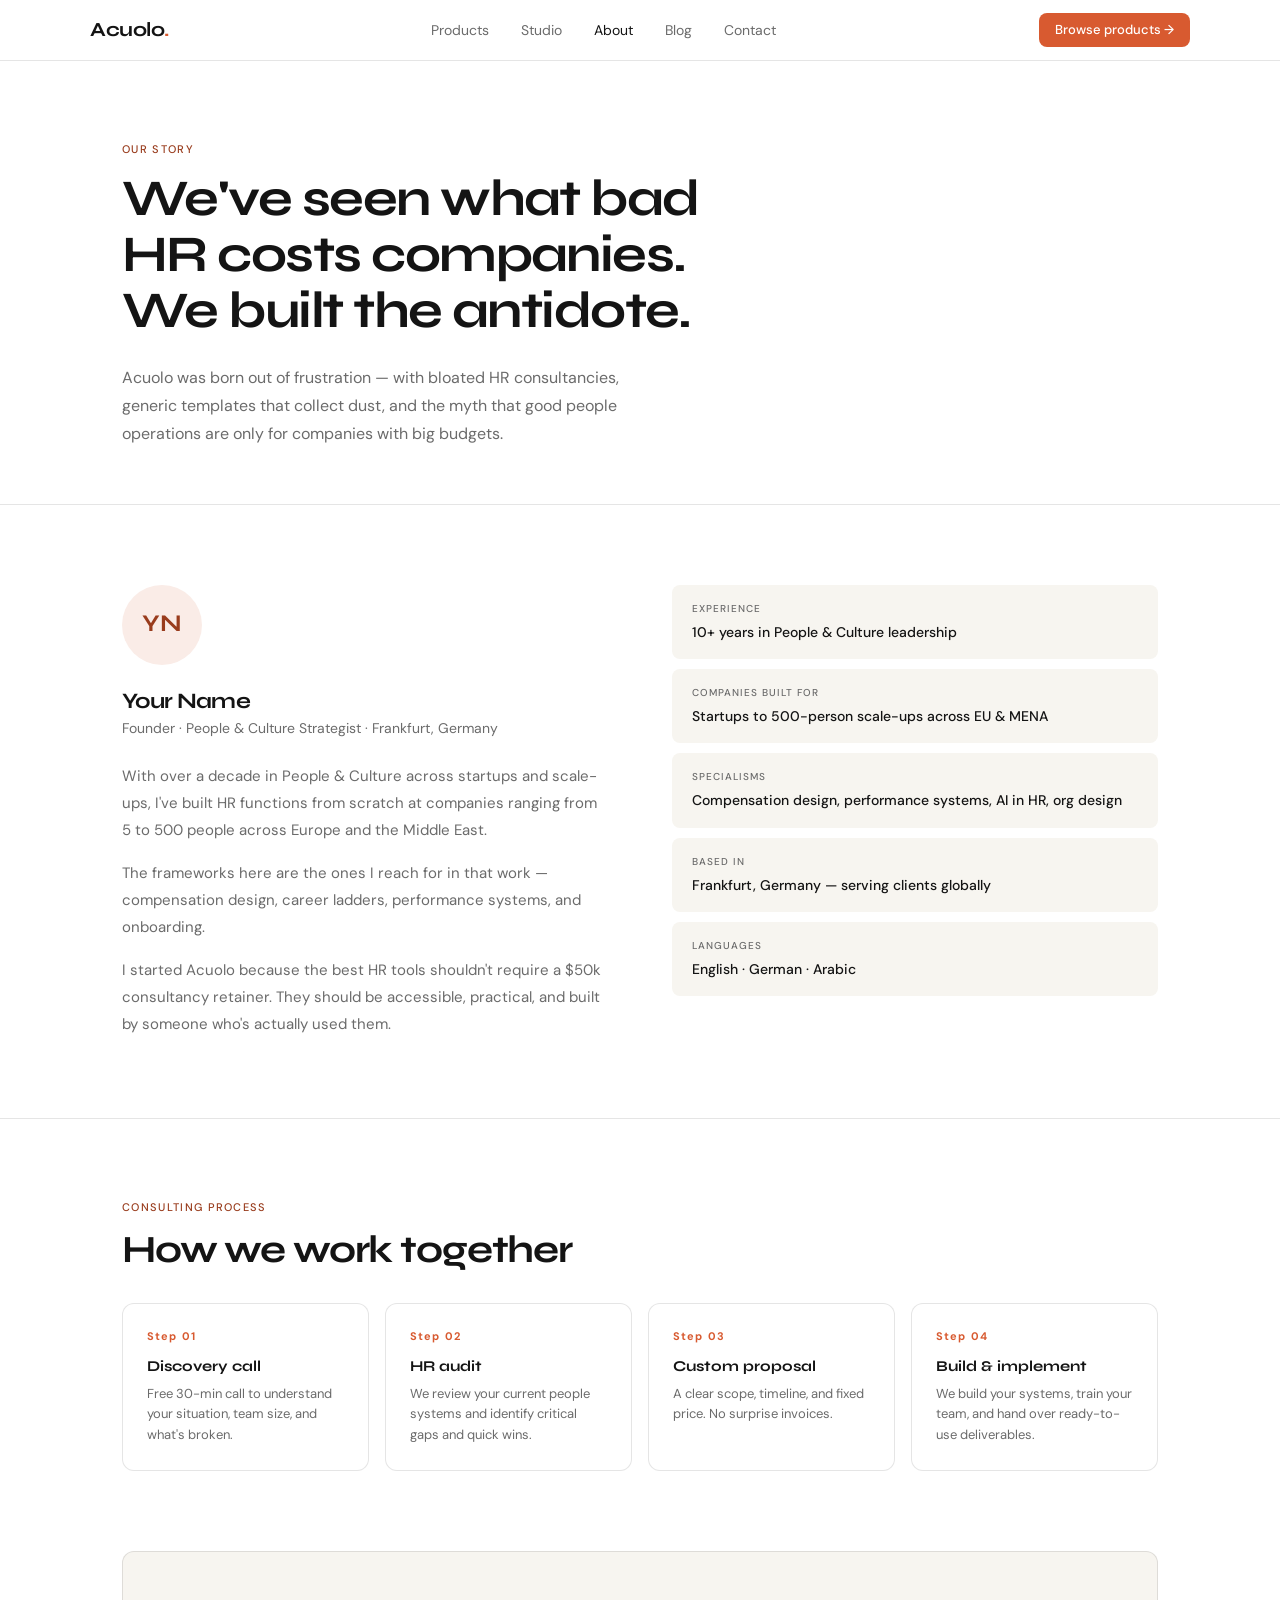
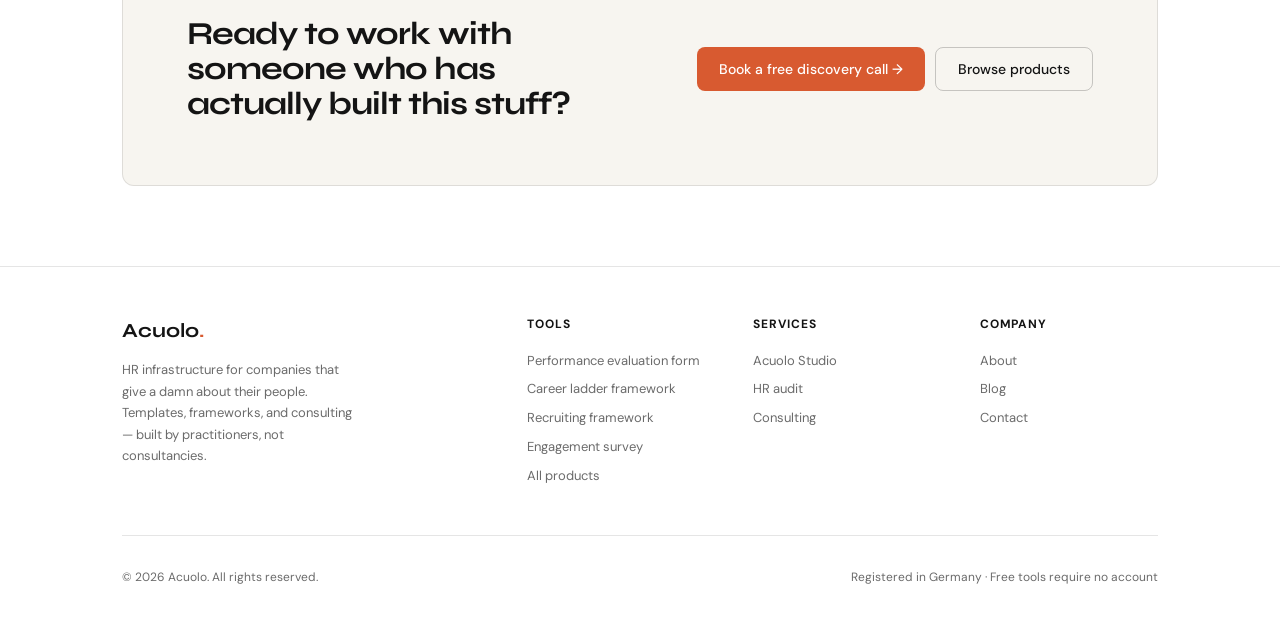
==== about.html @ 3cd5af2b "Rename the brand from PeopleForge to Acuolo Every page title, heading, description, Open Graph tag a" ====
<!DOCTYPE html>
<html lang="en">
<head>
<meta charset="UTF-8">
<meta name="viewport" content="width=device-width, initial-scale=1.0">
<title>About Acuolo — who builds this and why</title>
<meta name="description" content="Acuolo exists because good HR infrastructure should not require a consultancy retainer. Built by a People and Culture practitioner in Frankfurt.">
<link rel="canonical" href="https://peopleforge-ten.vercel.app/about">
<meta property="og:type" content="website">
<meta property="og:title" content="About Acuolo — who builds this and why">
<meta property="og:description" content="Acuolo exists because good HR infrastructure should not require a consultancy retainer. Built by a People and Culture practitioner in Frankfurt.">
<meta property="og:url" content="https://peopleforge-ten.vercel.app/about">
<meta name="twitter:card" content="summary">
<link rel="preconnect" href="https://fonts.googleapis.com">
<link rel="preconnect" href="https://fonts.gstatic.com" crossorigin>
<link rel="stylesheet" href="/assets/css/brand.css">
<link rel="stylesheet" href="/assets/css/site.css">
</head>

<body>

<nav class="site-nav" role="navigation" aria-label="Main navigation">
  <div class="nav-inner">
    <a class="nav-logo" href="/" aria-label="Acuolo home">Acuolo<span>.</span></a>
    <div class="nav-links">
      <a href="/shop">Products</a>
      <a href="/products/studio">Studio</a>
      <a href="/about" class="active">About</a>
      <a href="/blog">Blog</a>
      <a href="mailto:hello@acuolo.com">Contact</a>
    </div>
    <div class="nav-cta">
      <a class="btn btn-primary btn-sm" href="/shop">Browse products &rarr;</a>
    </div>
    <button class="nav-toggle" aria-label="Open menu" aria-expanded="false" aria-controls="navMobilePanel" onclick="toggleMobileNav()">
      <span></span><span></span><span></span>
    </button>
  </div>
  <div class="nav-mobile-panel" id="navMobilePanel">
    <a href="/shop">Products</a>
    <a href="/products/studio">Studio</a>
    <a href="/about">About</a>
    <a href="/blog">Blog</a>
    <a href="mailto:hello@acuolo.com">Contact</a>
    <a class="btn btn-primary btn-sm" href="/shop">Browse products &rarr;</a>
  </div>
</nav>

<main role="main" itemscope itemtype="https://schema.org/AboutPage">

  <header style="padding:5rem 0 3.5rem;border-bottom:1px solid var(--border);">
    <div class="container">
      <p class="section-label">Our story</p>
      <h1 style="font-size:clamp(2rem,4vw,3.5rem);max-width:640px;">We've seen what bad HR costs companies. We built the antidote.</h1>
      <p style="font-size:16px;color:var(--text-muted);max-width:540px;margin-top:1.5rem;line-height:1.75;">Acuolo was born out of frustration — with bloated HR consultancies, generic templates that collect dust, and the myth that good people operations are only for companies with big budgets.</p>
    </div>
  </header>

  <section class="section">
    <div class="container">
      <div style="display:grid;grid-template-columns:1fr 1fr;gap:4rem;align-items:start;" class="grid-2">
        <div>
          <div class="avatar-circle" style="margin-bottom:1.5rem;">YN</div>
          <h2 style="font-size:22px;margin-bottom:4px;">Your Name</h2>
          <p style="font-size:14px;color:var(--text-muted);margin-bottom:1.5rem;">Founder · People & Culture Strategist · Frankfurt, Germany</p>
          <p style="font-size:15px;color:var(--text-muted);line-height:1.8;margin-bottom:1rem;">With over a decade in People & Culture across startups and scale-ups, I've built HR functions from scratch at companies ranging from 5 to 500 people across Europe and the Middle East.</p>
          <p style="font-size:15px;color:var(--text-muted);line-height:1.8;margin-bottom:1rem;">The frameworks here are the ones I reach for in that work — compensation design, career ladders, performance systems, and onboarding.</p>
          <p style="font-size:15px;color:var(--text-muted);line-height:1.8;">I started Acuolo because the best HR tools shouldn't require a $50k consultancy retainer. They should be accessible, practical, and built by someone who's actually used them.</p>
        </div>
        <div class="cred-list">
          <div class="cred-item"><div class="cred-label">Experience</div><div class="cred-val">10+ years in People & Culture leadership</div></div>
          <div class="cred-item"><div class="cred-label">Companies built for</div><div class="cred-val">Startups to 500-person scale-ups across EU & MENA</div></div>
          <div class="cred-item"><div class="cred-label">Specialisms</div><div class="cred-val">Compensation design, performance systems, AI in HR, org design</div></div>
          <div class="cred-item"><div class="cred-label">Based in</div><div class="cred-val">Frankfurt, Germany — serving clients globally</div></div>
          <div class="cred-item"><div class="cred-label">Languages</div><div class="cred-val">English · German · Arabic</div></div>
        </div>
      </div>
    </div>
  </section>

  

  <div class="divider"></div>

  <section class="section" aria-labelledby="process-heading">
    <div class="container">
      <p class="section-label">Consulting process</p>
      <h2 class="section-title" id="process-heading">How we work together</h2>
      <div class="grid-4" style="margin-top:2rem;">
        <div class="step-card"><div class="step-num">Step 01</div><div class="step-name">Discovery call</div><div class="step-desc">Free 30-min call to understand your situation, team size, and what's broken.</div></div>
        <div class="step-card"><div class="step-num">Step 02</div><div class="step-name">HR audit</div><div class="step-desc">We review your current people systems and identify critical gaps and quick wins.</div></div>
        <div class="step-card"><div class="step-num">Step 03</div><div class="step-name">Custom proposal</div><div class="step-desc">A clear scope, timeline, and fixed price. No surprise invoices.</div></div>
        <div class="step-card"><div class="step-num">Step 04</div><div class="step-name">Build & implement</div><div class="step-desc">We build your systems, train your team, and hand over ready-to-use deliverables.</div></div>
      </div>
    </div>
  </section>

  

  <section style="padding:0 0 5rem;">
    <div class="container">
      <div class="cta-bar">
        <h2>Ready to work with someone who has actually built this stuff?</h2>
        <div class="cta-btns">
          <button class="btn btn-primary">Book a free discovery call →</button>
          <a class="btn btn-outline" href="/shop">Browse products</a>
        </div>
      </div>
    </div>
  </section>

</main>

<footer role="contentinfo">
  <div class="container">
    <div class="footer-grid">
      <div>
        <div class="footer-brand-name">Acuolo<span>.</span></div>
        <p class="footer-tagline">HR infrastructure for companies that give a damn about their people. Templates, frameworks, and consulting — built by practitioners, not consultancies.</p>
      </div>
      <div>
        <div class="footer-col-title">Tools</div>
        <div class="footer-links">
          <a href="/products/360-feedback">Performance evaluation form</a>
          <a href="/products/career-ladder">Career ladder framework</a>
          <a href="/products/recruiting">Recruiting framework</a>
          <a href="/products/engagement-survey">Engagement survey</a>
          <a href="/shop">All products</a>
        </div>
      </div>
      <div>
        <div class="footer-col-title">Services</div>
        <div class="footer-links">
          <a href="/products/studio-intake">Acuolo Studio</a>
          <a href="mailto:hello@acuolo.com?subject=HR%20audit">HR audit</a>
          <a href="mailto:hello@acuolo.com?subject=Consulting">Consulting</a>
        </div>
      </div>
      <div>
        <div class="footer-col-title">Company</div>
        <div class="footer-links">
          <a href="/about">About</a>
          <a href="/blog">Blog</a>
          <a href="mailto:hello@acuolo.com">Contact</a>
        </div>
      </div>
    </div>
    <div class="footer-bottom">
      <span>© 2026 Acuolo. All rights reserved.</span>
      <span>Registered in Germany · Free tools require no account</span>
    </div>
  </div>
</footer>

<script src="/assets/js/site.js"></script>
</body>
</html>
---- assets/css/brand.css ----
/* Acuolo brand tokens — colours, fonts, base typography.
   Shared by every page. Change a value here and it updates everywhere. */

@import url('https://fonts.googleapis.com/css2?family=Syne:wght@400;500;700&family=DM+Sans:ital,wght@0,300;0,400;0,500;1,400&display=swap');

:root {
  --coral: #D85A30;
  --coral-dark: #993C1D;
  --coral-light: #FAECE7;
  --teal: #1D9E75;
  --teal-light: #E1F5EE;
  --anvil: #141414;
  --linen: #F7F5F0;
  --white: #FFFFFF;
  --text-muted: #6B6B6B;
  --text-light: #9A9A9A;
  --border: rgba(0,0,0,0.1);

  --font-display: 'Syne', 'DM Sans', system-ui, sans-serif;
  --font-body: 'DM Sans', system-ui, -apple-system, 'Segoe UI', sans-serif;
}

/* Anyone with "reduce motion" turned on gets instant state changes instead
   of animated ones, on every page that links this file. */
@media (prefers-reduced-motion: reduce) {
  *, *::before, *::after {
    animation-duration: 0.01ms !important;
    animation-iteration-count: 1 !important;
    transition-duration: 0.01ms !important;
    scroll-behavior: auto !important;
  }
}
---- assets/css/site.css ----
/* Acuolo storefront styles. Shared by index, shop, about and blog.
   Brand tokens live in brand.css; this file is layout and components. */

:root {
  --text: var(--anvil);
  --border-strong: rgba(0,0,0,0.2);
  --radius: 12px;
  --radius-sm: 8px;
  --radius-pill: 100px;
}

*, *::before, *::after { box-sizing: border-box; margin: 0; padding: 0; }

html { scroll-behavior: smooth; }

body {
  font-family: var(--font-body);
  color: var(--text);
  background: var(--white);
  font-size: 16px;
  line-height: 1.6;
  -webkit-font-smoothing: antialiased;
}

h1, h2, h3, h4 {
  font-family: var(--font-display);
  font-weight: 700;
  line-height: 1.1;
  letter-spacing: -0.03em;
  color: var(--text);
}

a { text-decoration: none; color: inherit; }

img { max-width: 100%; height: auto; }

/* ── Layout ── */
.container { max-width: 1100px; margin: 0 auto; padding: 0 2rem; }

/* ── Page visibility ── */
.page { display: none; }
.page.active { display: block; }

/* ── Navigation ── */
nav.site-nav {
  position: sticky;
  top: 0;
  background: rgba(255,255,255,0.95);
  backdrop-filter: blur(12px);
  -webkit-backdrop-filter: blur(12px);
  border-bottom: 1px solid var(--border);
  z-index: 100;
  padding: 0 2rem;
}
.nav-inner {
  max-width: 1100px;
  margin: 0 auto;
  display: flex;
  align-items: center;
  justify-content: space-between;
  height: 60px;
  gap: 2rem;
}
.nav-logo {
  font-family: var(--font-display);
  font-size: 20px;
  font-weight: 700;
  letter-spacing: -0.5px;
  cursor: pointer;
}
.nav-logo span { color: var(--coral); }
.nav-links {
  display: flex;
  gap: 2rem;
  font-size: 14px;
  color: var(--text-muted);
}
.nav-links a {
  cursor: pointer;
  transition: color 0.15s;
}
.nav-links a:hover, .nav-links a.active { color: var(--text); }
.nav-cta {
  display: flex;
  align-items: center;
  gap: 10px;
}
.nav-toggle {
  display: none;
  flex-direction: column;
  justify-content: center;
  gap: 5px;
  width: 34px;
  height: 34px;
  border: none;
  background: none;
  cursor: pointer;
  padding: 0;
  flex-shrink: 0;
}
.nav-toggle span {
  display: block;
  width: 100%;
  height: 2px;
  background: var(--text);
  border-radius: 2px;
  transition: transform 0.2s, opacity 0.2s;
}
.nav-toggle.open span:nth-child(1) { transform: translateY(7px) rotate(45deg); }
.nav-toggle.open span:nth-child(2) { opacity: 0; }
.nav-toggle.open span:nth-child(3) { transform: translateY(-7px) rotate(-45deg); }
.nav-mobile-panel {
  display: none;
  flex-direction: column;
  gap: 4px;
  padding: 8px 1.25rem 20px;
  border-top: 1px solid var(--border);
}
.nav-mobile-panel a {
  padding: 10px 0;
  font-size: 15px;
  color: var(--text);
  cursor: pointer;
  border-bottom: 1px solid var(--border);
}
.nav-mobile-panel .btn { margin-top: 12px; align-self: flex-start; }
.nav-mobile-panel.open { display: flex; }

/* ── Buttons ── */
.btn {
  display: inline-flex;
  align-items: center;
  gap: 6px;
  padding: 10px 22px;
  border-radius: var(--radius-sm);
  font-size: 14px;
  font-weight: 500;
  font-family: var(--font-body);
  cursor: pointer;
  border: none;
  transition: opacity 0.15s, transform 0.1s;
  white-space: nowrap;
}
.btn:hover { opacity: 0.9; }
.btn:active { transform: scale(0.98); }
.btn:disabled { opacity: 0.45; cursor: default; }
.btn:disabled:hover { opacity: 0.45; }
.btn:disabled:active { transform: none; }
.btn-primary { background: var(--coral); color: #fff; }
.btn-dark { background: var(--anvil); color: #fff; }
.btn-outline {
  background: transparent;
  color: var(--text);
  border: 1px solid var(--border-strong);
}
.btn-outline:hover { background: var(--linen); }
.btn-sm { padding: 7px 16px; font-size: 13px; }

/* ── Badges & Pills ── */
.badge {
  display: inline-block;
  font-size: 11px;
  font-weight: 500;
  letter-spacing: 0.06em;
  text-transform: uppercase;
  padding: 3px 10px;
  border-radius: var(--radius-pill);
}
.badge-coral { background: var(--coral-light); color: var(--coral-dark); }
.badge-teal { background: var(--teal-light); color: #085041; }
.badge-gray { background: var(--linen); color: var(--text-muted); border: 1px solid var(--border); }

.pill {
  display: inline-flex;
  align-items: center;
  gap: 6px;
  padding: 5px 14px;
  border-radius: var(--radius-pill);
  border: 1px solid var(--border);
  font-size: 13px;
  color: var(--text-muted);
}
.pill-dot { width: 7px; height: 7px; border-radius: 50%; background: var(--teal); flex-shrink: 0; }

/* ── Cards ── */
.card {
  background: var(--white);
  border: 1px solid var(--border);
  border-radius: var(--radius);
  padding: 1.5rem;
  transition: border-color 0.15s;
}
.card:hover { border-color: var(--border-strong); }

/* ── Scroll reveal ── */
.reveal { opacity: 0; transform: translateY(16px); transition: opacity 0.6s ease, transform 0.6s ease; }
.reveal.in-view { opacity: 1; transform: translateY(0); }

/* ── Section structure ── */
.section { padding: 5rem 0; }
.section-sm { padding: 3rem 0; }
.section-label {
  font-size: 11px;
  font-weight: 500;
  letter-spacing: 0.12em;
  text-transform: uppercase;
  color: var(--coral-dark);
  margin-bottom: 0.75rem;
}
.section-title {
  font-size: clamp(1.75rem, 3vw, 2.5rem);
  margin-bottom: 1rem;
}
.section-sub {
  font-size: 16px;
  color: var(--text-muted);
  max-width: 540px;
  line-height: 1.7;
}

/* ── Divider ── */
.divider { height: 1px; background: var(--border); }

/* ── Grid helpers ── */
.grid-2 { display: grid; grid-template-columns: repeat(2, 1fr); gap: 1rem; }
.grid-3 { display: grid; grid-template-columns: repeat(3, 1fr); gap: 1rem; }
.grid-4 { display: grid; grid-template-columns: repeat(4, 1fr); gap: 1rem; }
.grid-auto { display: grid; grid-template-columns: repeat(auto-fill, minmax(220px, 1fr)); gap: 1rem; }
.grid-auto-sm { display: grid; grid-template-columns: repeat(auto-fill, minmax(180px, 1fr)); gap: 10px; }

/* ── Stats bar ── */
.stats-bar {
  display: flex;
  border-top: 1px solid var(--border);
  border-bottom: 1px solid var(--border);
  background: var(--linen);
}
.stat-item { flex: 1; padding: 1.5rem 2rem; border-right: 1px solid var(--border); }
.stat-item:last-child { border-right: none; }
.stat-num { font-family: var(--font-display); font-size: 26px; font-weight: 700; letter-spacing: -1px; }
.stat-label { font-size: 13px; color: var(--text-muted); margin-top: 2px; }

/* ── Marquee ── */
.marquee-wrap { overflow: hidden; border-top: 1px solid var(--border); border-bottom: 1px solid var(--border); padding: 0.85rem 0; background: var(--white); }
.marquee-track { display: flex; gap: 2rem; animation: marquee 25s linear infinite; white-space: nowrap; }
.marquee-item { font-size: 12px; color: var(--text-muted); letter-spacing: 0.1em; text-transform: uppercase; flex-shrink: 0; }
.marquee-sep { color: var(--coral); margin: 0 0.25rem; }
@keyframes marquee { 0% { transform: translateX(0); } 100% { transform: translateX(-50%); } }

/* ── Hero ── */
.hero { padding: 6rem 0 4rem; }
.hero-eyebrow { font-size: 12px; letter-spacing: 0.15em; text-transform: uppercase; color: var(--coral); font-weight: 500; margin-bottom: 1.5rem; }
.hero h1 { font-size: clamp(2.5rem, 5vw, 4.5rem); max-width: 700px; margin-bottom: 1.5rem; }
.hero h1 em { font-style: italic; color: var(--coral); }
.hero-sub { font-size: 17px; color: var(--text-muted); max-width: 500px; line-height: 1.75; margin-bottom: 2.5rem; }
.hero-ctas { display: flex; align-items: center; gap: 12px; flex-wrap: wrap; }

/* ── Product cards ── */
.product-card {
  background: var(--white);
  border: 1px solid var(--border);
  border-radius: var(--radius);
  padding: 1.5rem;
  display: flex;
  flex-direction: column;
  transition: border-color 0.15s, transform 0.15s;
}
.product-card:hover { border-color: var(--coral); transform: translateY(-2px); }
.product-card.is-soon:hover { border-color: var(--border); transform: none; }
.product-card.is-soon { cursor: default; }
.product-icon {
  width: 40px;
  height: 40px;
  border-radius: var(--radius-sm);
  display: flex;
  align-items: center;
  justify-content: center;
  font-size: 13px;
  font-weight: 700;
  font-family: var(--font-display);
  margin-bottom: 1rem;
}
.icon-c { background: var(--coral-light); color: var(--coral-dark); }
.icon-t { background: var(--teal-light); color: #085041; }
.icon-b { background: #E6F1FB; color: #0C447C; }
.icon-a { background: #FAEEDA; color: #633806; }
.icon-p { background: #EEEDFE; color: #3C3489; }
.product-name { font-family: var(--font-display); font-size: 15px; font-weight: 700; margin-bottom: 6px; line-height: 1.3; }
.product-desc { font-size: 13px; color: var(--text-muted); line-height: 1.6; flex: 1; }
.product-footer { display: flex; align-items: center; justify-content: space-between; margin-top: 1.25rem; padding-top: 1rem; border-top: 1px solid var(--border); }
.product-price { font-family: var(--font-display); font-size: 16px; font-weight: 700; }
.product-add { background: var(--anvil); color: #fff; border: none; padding: 7px 16px; border-radius: var(--radius-sm); font-size: 12px; cursor: pointer; font-weight: 500; transition: background 0.15s; }
.product-add:hover { background: var(--coral); }

/* ── Bundle ── */
.bundle-card {
  background: var(--linen);
  border: 1px solid var(--border);
  border-radius: var(--radius);
  padding: 2rem;
  display: flex;
  align-items: center;
  justify-content: space-between;
  gap: 2rem;
  flex-wrap: wrap;
}
.bundle-price-block { text-align: right; flex-shrink: 0; }
.bundle-original { font-size: 13px; color: var(--text-muted); text-decoration: line-through; }
.bundle-now { font-family: var(--font-display); font-size: 34px; font-weight: 700; letter-spacing: -1px; }
.bundle-save { font-size: 13px; color: var(--teal); font-weight: 500; display: flex; align-items: center; gap: 5px; justify-content: flex-end; margin-top: 3px; }

/* ── About page ── */
.avatar-circle {
  width: 80px;
  height: 80px;
  border-radius: 50%;
  background: var(--coral-light);
  color: var(--coral-dark);
  display: flex;
  align-items: center;
  justify-content: center;
  font-family: var(--font-display);
  font-size: 24px;
  font-weight: 700;
}
.cred-list { display: flex; flex-direction: column; gap: 10px; }
.cred-item { background: var(--linen); border-radius: var(--radius-sm); padding: 1rem 1.25rem; }
.cred-label { font-size: 10px; font-weight: 500; letter-spacing: 0.1em; text-transform: uppercase; color: var(--text-muted); margin-bottom: 4px; }
.cred-val { font-size: 14px; font-weight: 500; }

.step-card { background: var(--white); border: 1px solid var(--border); border-radius: var(--radius); padding: 1.5rem; }
.step-num { font-size: 11px; font-weight: 700; color: var(--coral); letter-spacing: 0.1em; margin-bottom: 8px; }
.step-name { font-family: var(--font-display); font-size: 15px; font-weight: 700; margin-bottom: 6px; }
.step-desc { font-size: 13px; color: var(--text-muted); line-height: 1.6; }

.testimonial-card { background: var(--white); border: 1px solid var(--border); border-radius: var(--radius); padding: 1.5rem; }
.testi-quote { font-size: 14px; line-height: 1.75; color: var(--text); margin-bottom: 1.25rem; font-style: italic; }
.testi-who { display: flex; align-items: center; gap: 10px; }
.testi-avatar { width: 34px; height: 34px; border-radius: 50%; display: flex; align-items: center; justify-content: center; font-size: 11px; font-weight: 700; flex-shrink: 0; font-family: var(--font-display); }
.av-blue { background: #E6F1FB; color: #0C447C; }
.av-teal { background: var(--teal-light); color: #085041; }
.av-purple { background: #EEEDFE; color: #3C3489; }
.testi-name { font-size: 13px; font-weight: 500; }
.testi-co { font-size: 12px; color: var(--text-muted); }

/* ── Blog ── */
.featured-article { background: var(--linen); border-radius: var(--radius); padding: 2.5rem; border: 1px solid var(--border); }
.article-tag { font-size: 11px; font-weight: 700; letter-spacing: 0.1em; text-transform: uppercase; color: var(--coral-dark); margin-bottom: 0.75rem; }
.article-title { font-family: var(--font-display); font-size: clamp(1.25rem, 2.5vw, 1.75rem); font-weight: 700; margin-bottom: 0.75rem; line-height: 1.25; }
.article-excerpt { font-size: 14px; color: var(--text-muted); line-height: 1.75; margin-bottom: 1.25rem; }
.article-meta { display: flex; align-items: center; gap: 12px; font-size: 12px; color: var(--text-muted); flex-wrap: wrap; }
.article-read-time::before { content: "· "; }

.blog-card { background: var(--white); border: 1px solid var(--border); border-radius: var(--radius); padding: 1.5rem; transition: border-color 0.15s; }
.blog-card:hover { border-color: var(--border-strong); }
.blog-card-title { font-family: var(--font-display); font-size: 15px; font-weight: 700; margin: 0.5rem 0; line-height: 1.35; }
.blog-card-excerpt { font-size: 13px; color: var(--text-muted); line-height: 1.6; margin-bottom: 1rem; }
.blog-card-footer { display: flex; align-items: center; justify-content: space-between; font-size: 12px; color: var(--text-muted); }
.read-link { color: var(--coral-dark); font-weight: 500; }

/* ── Newsletter ── */
.newsletter-bar {
  background: var(--anvil);
  color: #fff;
  border-radius: var(--radius);
  padding: 2.5rem;
  display: flex;
  align-items: center;
  justify-content: space-between;
  gap: 2rem;
  flex-wrap: wrap;
}
.newsletter-bar h2 { color: #fff; font-size: 22px; }
.newsletter-bar p { color: rgba(255,255,255,0.65); font-size: 14px; margin-top: 4px; }
.nl-form { display: flex; gap: 8px; }
.nl-form input {
  padding: 10px 16px;
  border: 1px solid rgba(255,255,255,0.2);
  border-radius: var(--radius-sm);
  font-size: 14px;
  background: rgba(255,255,255,0.1);
  color: #fff;
  width: 240px;
}
.nl-form input::placeholder { color: rgba(255,255,255,0.45); }

/* ── Flagship (Acuolo Studio) ── */
.flagship { background: var(--anvil); color: #fff; padding: 5rem 0; }
.flagship-grid { display: grid; grid-template-columns: 1.2fr 1fr; gap: 3rem; align-items: start; }
.flagship-eyebrow { font-size: 12px; letter-spacing: 0.12em; text-transform: uppercase; color: var(--coral); font-weight: 500; margin-bottom: 1rem; }
.flagship-title { font-family: var(--font-display); font-size: clamp(1.75rem, 3vw, 2.5rem); font-weight: 700; margin-bottom: 1rem; letter-spacing: -0.02em; }
.flagship-sub { font-size: 16px; line-height: 1.7; color: rgba(255,255,255,0.75); margin-bottom: 1.5rem; max-width: 480px; }
.flagship-points { list-style: none; display: flex; flex-direction: column; gap: 10px; margin: 0 0 2rem; padding: 0; }
.flagship-points li { font-size: 14px; line-height: 1.6; color: rgba(255,255,255,0.85); padding-left: 24px; position: relative; }
.flagship-points li::before { content: "✓"; position: absolute; left: 0; color: var(--teal); font-weight: 700; }
.flagship-price { font-family: var(--font-display); font-size: 28px; font-weight: 700; margin-bottom: 1.5rem; }
.flagship-price span { font-size: 13px; font-weight: 400; color: rgba(255,255,255,0.55); margin-left: 8px; }
.flagship-ctas { display: flex; gap: 12px; flex-wrap: wrap; }
.btn-invert { background: transparent; color: #fff; border: 1.5px solid rgba(255,255,255,0.3); }
.btn-invert:hover { border-color: #fff; }
.flagship-steps { display: flex; flex-direction: column; gap: 1.25rem; }
.flagship-step { background: rgba(255,255,255,0.06); border: 1px solid rgba(255,255,255,0.12); border-radius: var(--radius); padding: 1.25rem 1.5rem; font-size: 14px; line-height: 1.6; color: rgba(255,255,255,0.85); }
.flagship-step b { display: block; font-family: var(--font-display); color: var(--coral); font-weight: 700; font-size: 13px; margin-bottom: 6px; }
.flagship-by { margin-top: 2rem; padding-top: 1.5rem; border-top: 1px solid rgba(255,255,255,0.12); font-size: 13px; color: rgba(255,255,255,0.55); }
.flagship-by strong { color: rgba(255,255,255,0.85); font-weight: 500; }

/* ── CTA bar ── */
.cta-bar {
  background: var(--linen);
  border-radius: var(--radius);
  padding: 4rem;
  display: flex;
  align-items: center;
  justify-content: space-between;
  gap: 2rem;
  flex-wrap: wrap;
  border: 1px solid var(--border);
}
.cta-bar h2 { font-size: clamp(1.5rem, 2.5vw, 2rem); max-width: 420px; }
.cta-btns { display: flex; gap: 10px; flex-wrap: wrap; }

/* ── Trust bar ── */
.trust-bar {
  display: flex;
  border-top: 1px solid var(--border);
  border-bottom: 1px solid var(--border);
  background: var(--linen);
}
.trust-item { flex: 1; padding: 1.25rem; text-align: center; border-right: 1px solid var(--border); font-size: 13px; color: var(--text-muted); }
.trust-item:last-child { border-right: none; }
.trust-label { font-weight: 500; color: var(--text); font-size: 13px; margin-bottom: 2px; }

/* ── Filters ── */
.filter-bar { display: flex; gap: 8px; flex-wrap: wrap; }
.filter-btn {
  padding: 6px 16px;
  border: 1px solid var(--border);
  border-radius: var(--radius-pill);
  font-size: 13px;
  color: var(--text-muted);
  cursor: pointer;
  background: var(--white);
  transition: all 0.15s;
}
.filter-btn.active { background: var(--coral-light); color: var(--coral-dark); border-color: var(--coral); }
.filter-btn:hover:not(.active) { background: var(--linen); }
.filter-count { font-size: 11px; opacity: 0.7; margin-left: 2px; }
.shop-filters { display: flex; align-items: center; justify-content: space-between; gap: 12px 20px; flex-wrap: wrap; }
.live-toggle { display: inline-flex; align-items: center; gap: 8px; font-size: 13px; color: var(--text-muted); cursor: pointer; white-space: nowrap; }
.live-toggle input { accent-color: var(--coral); width: 16px; height: 16px; margin: 0; }
.shop-empty { grid-column: 1 / -1; padding: 3rem 1rem; text-align: center; color: var(--text-muted); font-size: 14px; }
.link-btn { background: none; border: none; padding: 0; color: var(--coral); font: inherit; text-decoration: underline; cursor: pointer; }

/* ── Shop search ── */
.shop-search {
  padding: 10px 16px;
  border: 1px solid var(--border);
  border-radius: var(--radius-sm);
  font-size: 14px;
  width: 260px;
  font-family: var(--font-body);
  color: var(--text);
  background: var(--linen);
}
.shop-search:focus { outline: none; border-color: var(--coral); background: var(--white); }

/* ── Logo ── */
.logo-icon {
  width: 36px;
  height: 36px;
  border-radius: 8px;
  background: var(--coral);
  display: inline-flex;
  align-items: center;
  justify-content: center;
  flex-shrink: 0;
}

/* ── FAQ section (AEO) ── */
.faq-item { border-bottom: 1px solid var(--border); padding: 1.5rem 0; }
.faq-question { font-family: var(--font-display); font-size: 16px; font-weight: 700; cursor: pointer; display: flex; justify-content: space-between; align-items: center; gap: 1rem; }
.faq-answer { font-size: 14px; color: var(--text-muted); line-height: 1.75; margin-top: 0.85rem; display: none; max-width: 680px; }
.faq-answer.open { display: block; }
.faq-toggle { font-size: 20px; color: var(--coral); flex-shrink: 0; font-weight: 300; }

/* ── Pricing cards ── */
.price-card { background: var(--white); border: 1px solid var(--border); border-radius: var(--radius); padding: 2rem; }
.price-card.featured { border: 2px solid var(--coral); }
.price-tier { font-family: var(--font-display); font-size: 16px; font-weight: 700; margin-bottom: 4px; }
.price-desc { font-size: 13px; color: var(--text-muted); margin-bottom: 1.25rem; line-height: 1.6; }
.price-num { font-family: var(--font-display); font-size: 34px; font-weight: 700; letter-spacing: -1px; }
.price-num span { font-size: 14px; color: var(--text-muted); font-family: var(--font-body); font-weight: 400; }
.price-features { margin-top: 1.5rem; display: flex; flex-direction: column; gap: 8px; }
.price-feature { display: flex; align-items: center; gap: 8px; font-size: 13px; color: var(--text-muted); }
.price-check { width: 16px; height: 16px; border-radius: 50%; background: var(--teal-light); display: flex; align-items: center; justify-content: center; flex-shrink: 0; }
.price-check::after { content: ''; width: 5px; height: 5px; border-radius: 50%; background: var(--teal); }

/* ── Footer ── */
footer {
  border-top: 1px solid var(--border);
  padding: 3rem 0 2rem;
  background: var(--white);
}
.footer-grid { display: grid; grid-template-columns: 2fr 1fr 1fr 1fr; gap: 3rem; margin-bottom: 3rem; }
.footer-brand-name { font-family: var(--font-display); font-size: 20px; font-weight: 700; margin-bottom: 0.75rem; }
.footer-brand-name span { color: var(--coral); }
.footer-tagline { font-size: 13px; color: var(--text-muted); max-width: 240px; line-height: 1.65; margin-bottom: 1.25rem; }
.footer-col-title { font-size: 12px; font-weight: 700; letter-spacing: 0.08em; text-transform: uppercase; margin-bottom: 1rem; color: var(--text); }
.footer-links { display: flex; flex-direction: column; gap: 8px; }
.footer-links a { font-size: 13px; color: var(--text-muted); cursor: pointer; transition: color 0.15s; }
.footer-links a:hover { color: var(--text); }
.footer-bottom { display: flex; align-items: center; justify-content: space-between; flex-wrap: wrap; gap: 1rem; padding-top: 2rem; border-top: 1px solid var(--border); font-size: 12px; color: var(--text-muted); }
.crypto-accepted { display: inline-flex; align-items: center; gap: 6px; font-size: 12px; color: var(--text-muted); }

/* ── Responsive ── */
@media (max-width: 768px) {
  .container { padding: 0 1.25rem; }
  .nav-links { display: none; }
  .nav-cta { display: none; }
  .nav-toggle { display: flex; }
  .hero { padding: 4rem 0 2.5rem; }
  .flagship { padding: 3rem 0; }
  .flagship-grid { grid-template-columns: 1fr; gap: 2rem; }
  .stats-bar { flex-wrap: wrap; }
  .stat-item { flex: 1 1 50%; border-right: none; border-bottom: 1px solid var(--border); }
  .grid-2, .grid-3, .grid-4 { grid-template-columns: 1fr; }
  .bundle-card { flex-direction: column; }
  .bundle-price-block { text-align: left; }
  .cta-bar { padding: 2rem; }
  .footer-grid { grid-template-columns: 1fr 1fr; gap: 2rem; }
  .trust-bar { flex-wrap: wrap; }
  .trust-item { flex: 1 1 50%; border-right: none; border-bottom: 1px solid var(--border); }
}
@media (max-width: 480px) {
  .hero h1 { font-size: 2.25rem; }
  .nl-form { flex-direction: column; }
  .nl-form input { width: 100%; }
  .footer-grid { grid-template-columns: 1fr; }
}
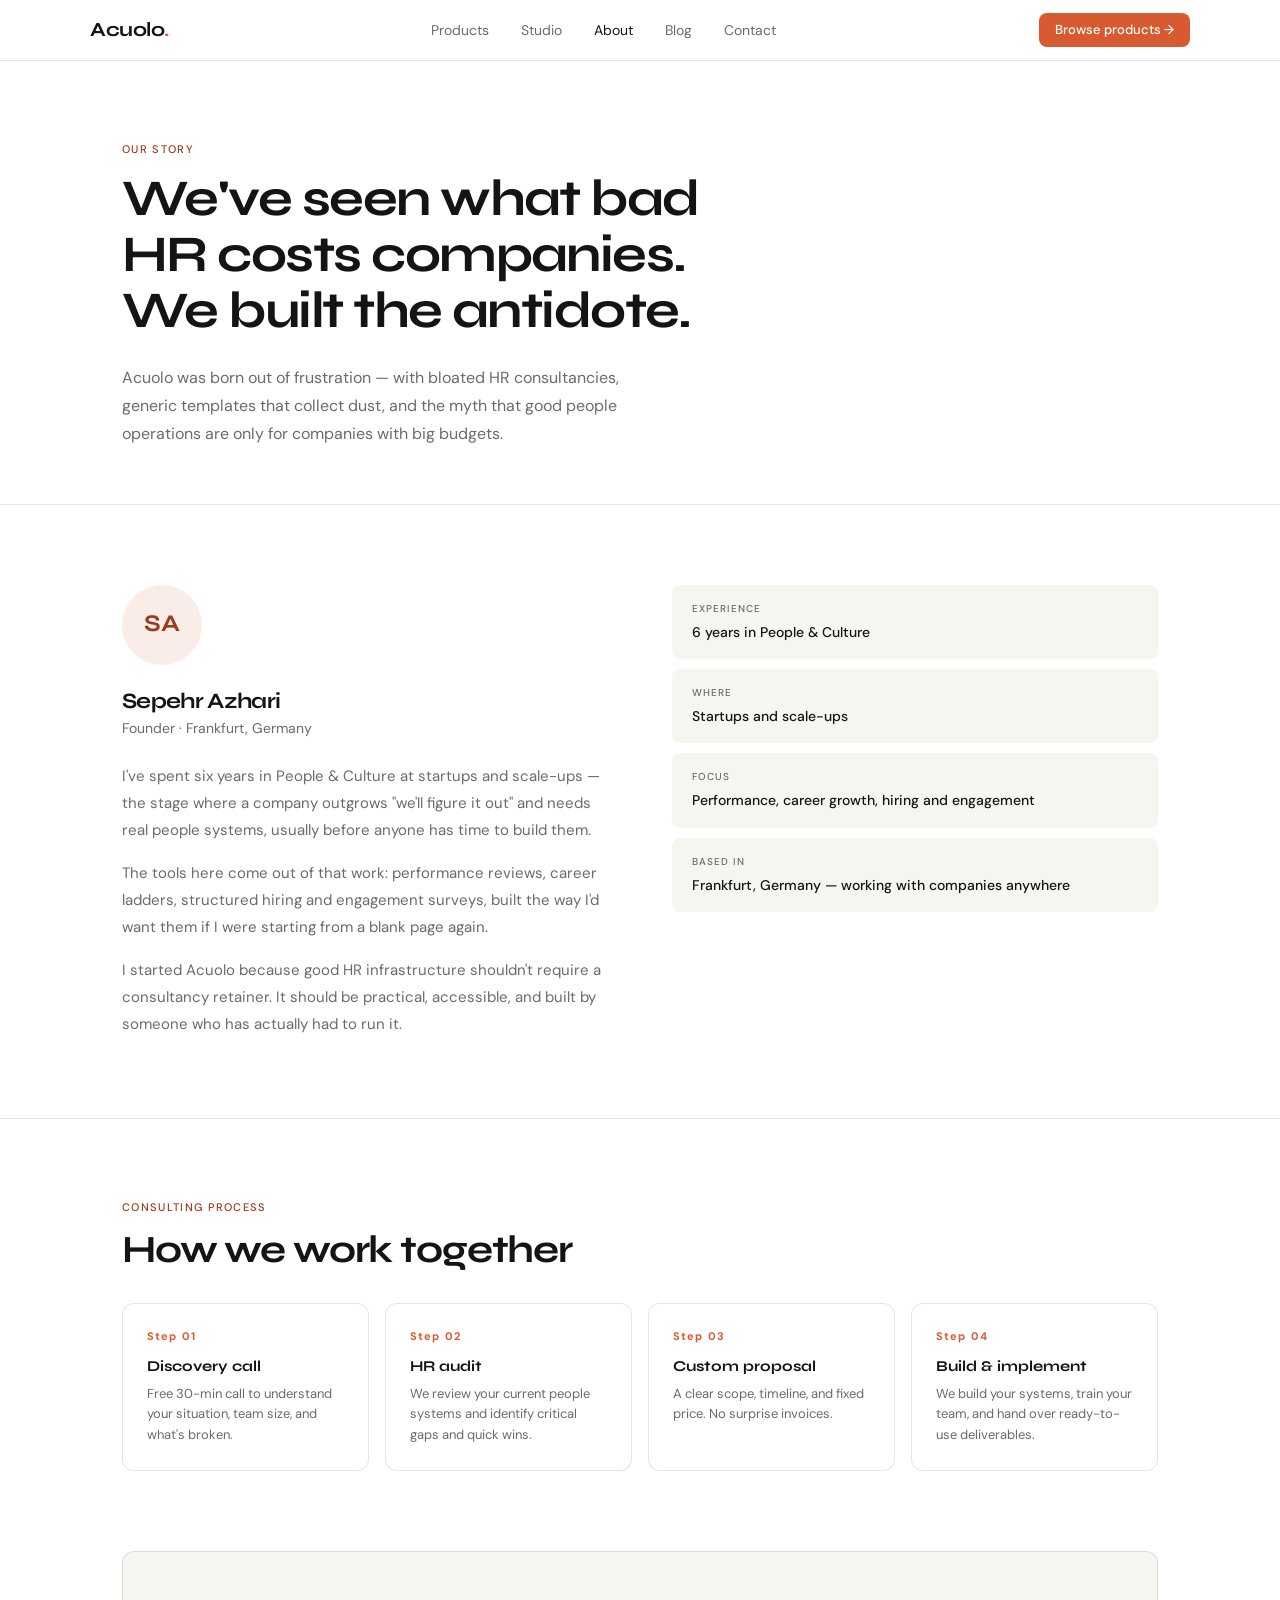
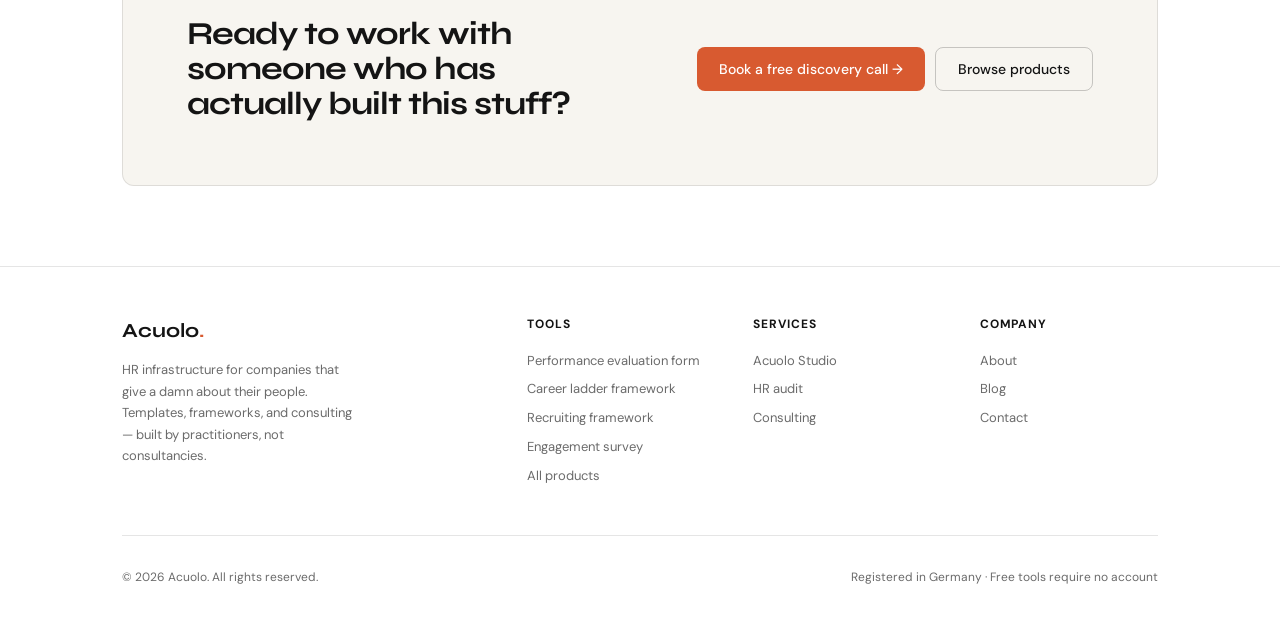
==== commit f0d3e522: "Replace the About page placeholder with the real founder The founder section said "Your Name" with t" ====
--- a/about.html
+++ b/about.html
@@ -60,19 +60,18 @@
     <div class="container">
       <div style="display:grid;grid-template-columns:1fr 1fr;gap:4rem;align-items:start;" class="grid-2">
         <div>
-          <div class="avatar-circle" style="margin-bottom:1.5rem;">YN</div>
-          <h2 style="font-size:22px;margin-bottom:4px;">Your Name</h2>
-          <p style="font-size:14px;color:var(--text-muted);margin-bottom:1.5rem;">Founder · People & Culture Strategist · Frankfurt, Germany</p>
-          <p style="font-size:15px;color:var(--text-muted);line-height:1.8;margin-bottom:1rem;">With over a decade in People & Culture across startups and scale-ups, I've built HR functions from scratch at companies ranging from 5 to 500 people across Europe and the Middle East.</p>
-          <p style="font-size:15px;color:var(--text-muted);line-height:1.8;margin-bottom:1rem;">The frameworks here are the ones I reach for in that work — compensation design, career ladders, performance systems, and onboarding.</p>
-          <p style="font-size:15px;color:var(--text-muted);line-height:1.8;">I started Acuolo because the best HR tools shouldn't require a $50k consultancy retainer. They should be accessible, practical, and built by someone who's actually used them.</p>
+          <div class="avatar-circle" style="margin-bottom:1.5rem;" aria-hidden="true">SA</div>
+          <h2 style="font-size:22px;margin-bottom:4px;">Sepehr Azhari</h2>
+          <p style="font-size:14px;color:var(--text-muted);margin-bottom:1.5rem;">Founder · Frankfurt, Germany</p>
+          <p style="font-size:15px;color:var(--text-muted);line-height:1.8;margin-bottom:1rem;">I've spent six years in People &amp; Culture at startups and scale-ups — the stage where a company outgrows "we'll figure it out" and needs real people systems, usually before anyone has time to build them.</p>
+          <p style="font-size:15px;color:var(--text-muted);line-height:1.8;margin-bottom:1rem;">The tools here come out of that work: performance reviews, career ladders, structured hiring and engagement surveys, built the way I'd want them if I were starting from a blank page again.</p>
+          <p style="font-size:15px;color:var(--text-muted);line-height:1.8;">I started Acuolo because good HR infrastructure shouldn't require a consultancy retainer. It should be practical, accessible, and built by someone who has actually had to run it.</p>
         </div>
         <div class="cred-list">
-          <div class="cred-item"><div class="cred-label">Experience</div><div class="cred-val">10+ years in People & Culture leadership</div></div>
-          <div class="cred-item"><div class="cred-label">Companies built for</div><div class="cred-val">Startups to 500-person scale-ups across EU & MENA</div></div>
-          <div class="cred-item"><div class="cred-label">Specialisms</div><div class="cred-val">Compensation design, performance systems, AI in HR, org design</div></div>
-          <div class="cred-item"><div class="cred-label">Based in</div><div class="cred-val">Frankfurt, Germany — serving clients globally</div></div>
-          <div class="cred-item"><div class="cred-label">Languages</div><div class="cred-val">English · German · Arabic</div></div>
+          <div class="cred-item"><div class="cred-label">Experience</div><div class="cred-val">6 years in People &amp; Culture</div></div>
+          <div class="cred-item"><div class="cred-label">Where</div><div class="cred-val">Startups and scale-ups</div></div>
+          <div class="cred-item"><div class="cred-label">Focus</div><div class="cred-val">Performance, career growth, hiring and engagement</div></div>
+          <div class="cred-item"><div class="cred-label">Based in</div><div class="cred-val">Frankfurt, Germany — working with companies anywhere</div></div>
         </div>
       </div>
     </div>
@@ -102,7 +101,7 @@
       <div class="cta-bar">
         <h2>Ready to work with someone who has actually built this stuff?</h2>
         <div class="cta-btns">
-          <button class="btn btn-primary">Book a free discovery call →</button>
+          <a class="btn btn-primary" href="mailto:hello@acuolo.com?subject=Discovery%20call">Book a free discovery call →</a>
           <a class="btn btn-outline" href="/shop">Browse products</a>
         </div>
       </div>
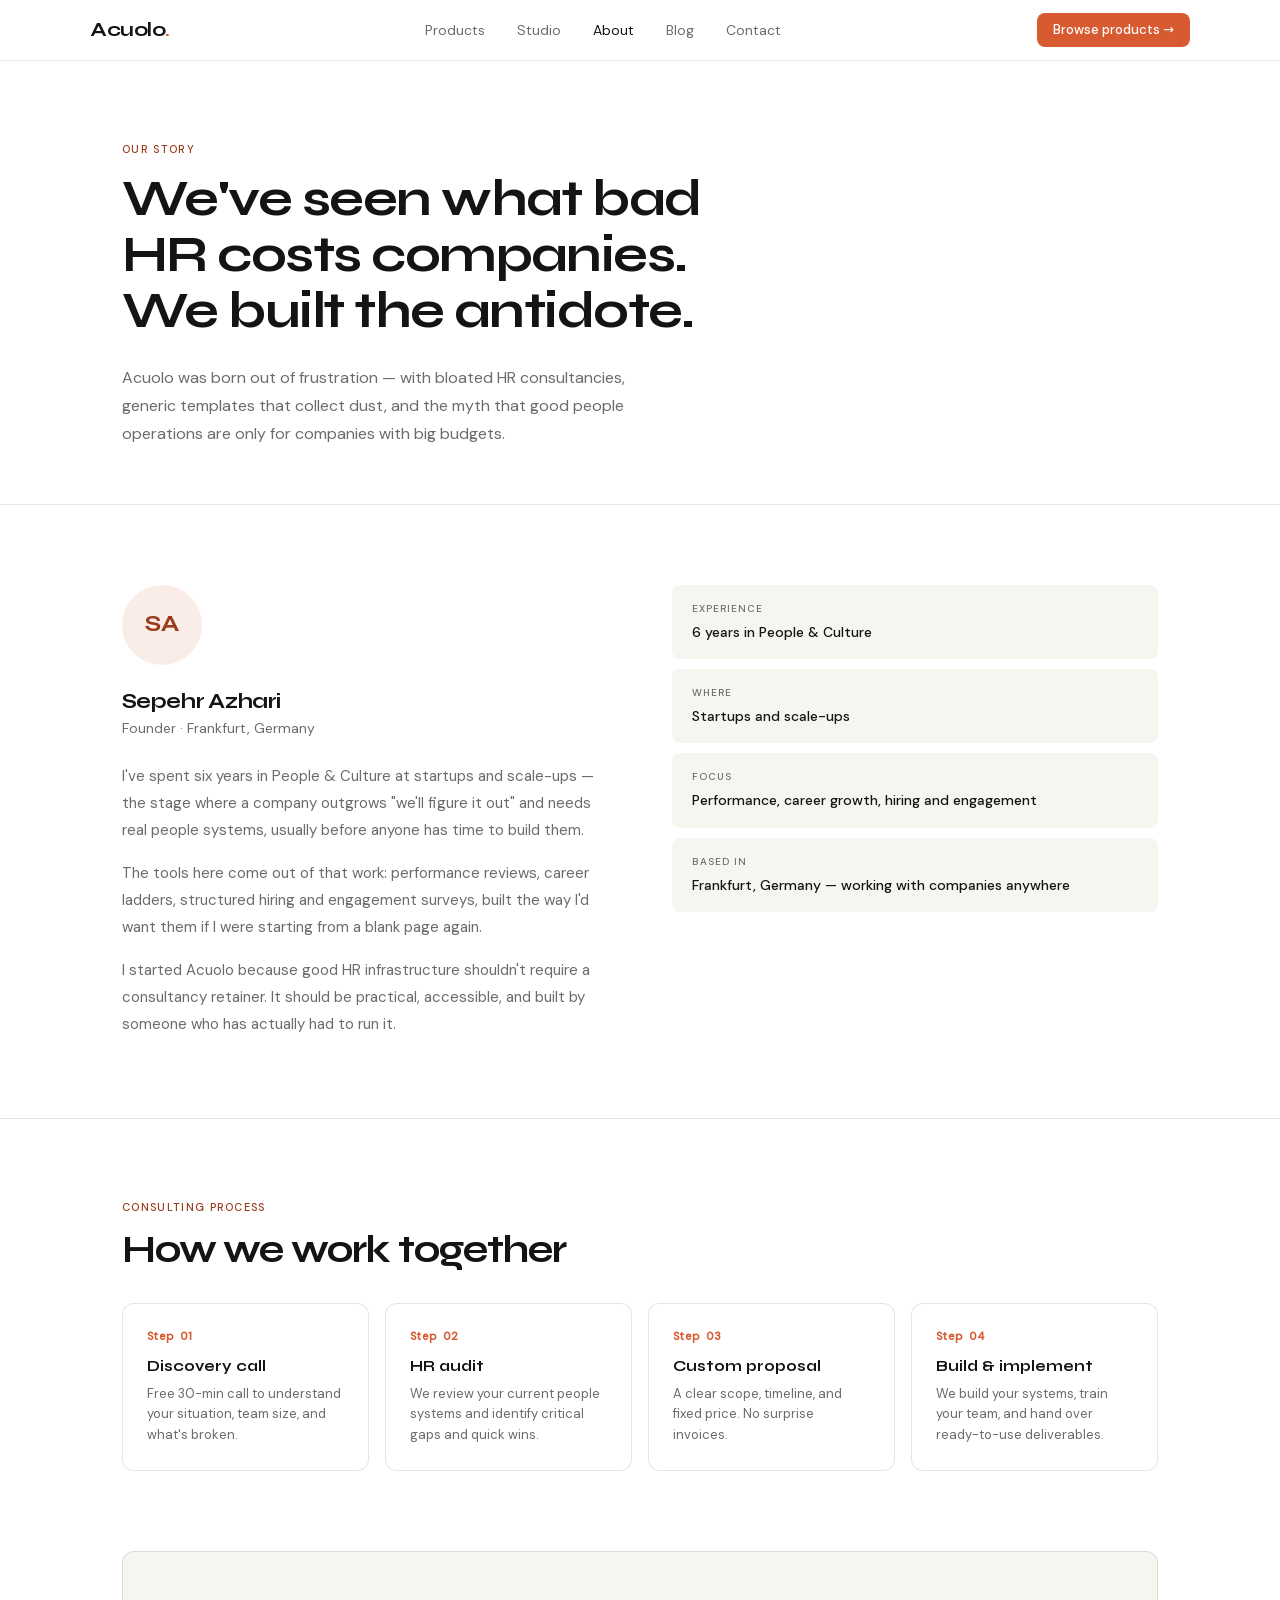
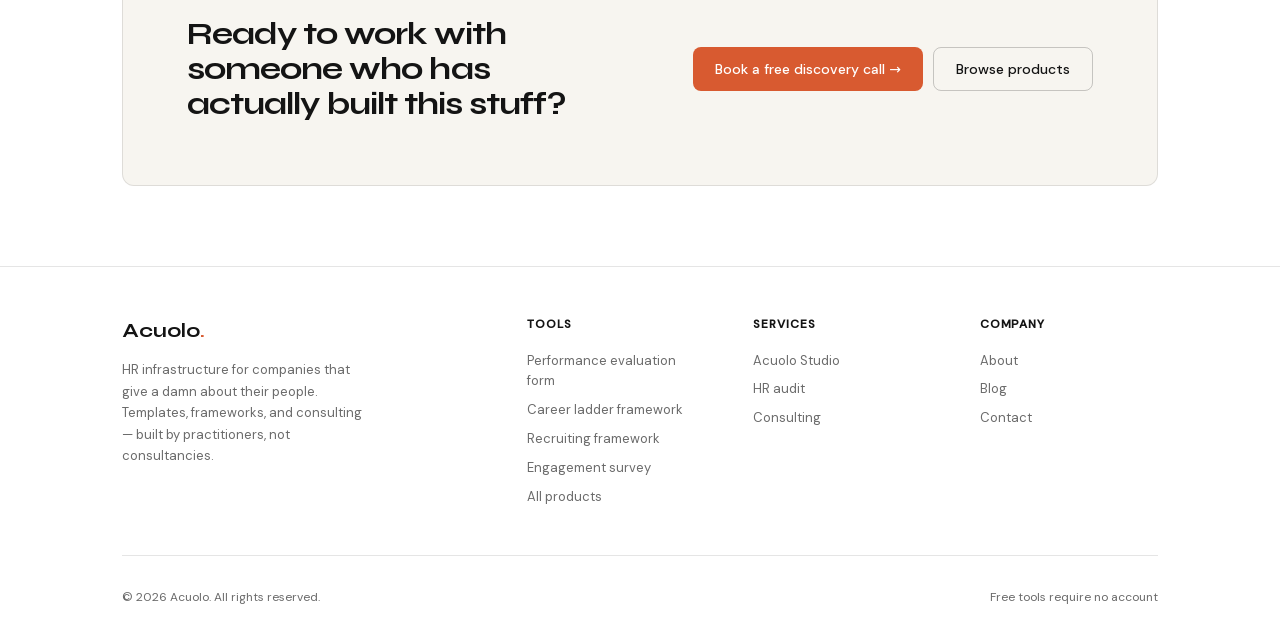
==== commit f3cbda78: "Self-host the fonts and drop the false registration claim Syne and DM Sans now load from /assets/fon" ====
--- a/about.html
+++ b/about.html
@@ -11,8 +11,6 @@
 <meta property="og:description" content="Acuolo exists because good HR infrastructure should not require a consultancy retainer. Built by a People and Culture practitioner in Frankfurt.">
 <meta property="og:url" content="https://peopleforge-ten.vercel.app/about">
 <meta name="twitter:card" content="summary">
-<link rel="preconnect" href="https://fonts.googleapis.com">
-<link rel="preconnect" href="https://fonts.gstatic.com" crossorigin>
 <link rel="stylesheet" href="/assets/css/brand.css">
 <link rel="stylesheet" href="/assets/css/site.css">
 </head>
@@ -146,7 +144,7 @@
     </div>
     <div class="footer-bottom">
       <span>© 2026 Acuolo. All rights reserved.</span>
-      <span>Registered in Germany · Free tools require no account</span>
+      <span>Free tools require no account</span>
     </div>
   </div>
 </footer>
--- a/assets/css/brand.css
+++ b/assets/css/brand.css
@@ -1,7 +1,7 @@
 /* Acuolo brand tokens — colours, fonts, base typography.
    Shared by every page. Change a value here and it updates everywhere. */
 
-@import url('https://fonts.googleapis.com/css2?family=Syne:wght@400;500;700&family=DM+Sans:ital,wght@0,300;0,400;0,500;1,400&display=swap');
+@import url('fonts.css');
 
 :root {
   --coral: #D85A30;
